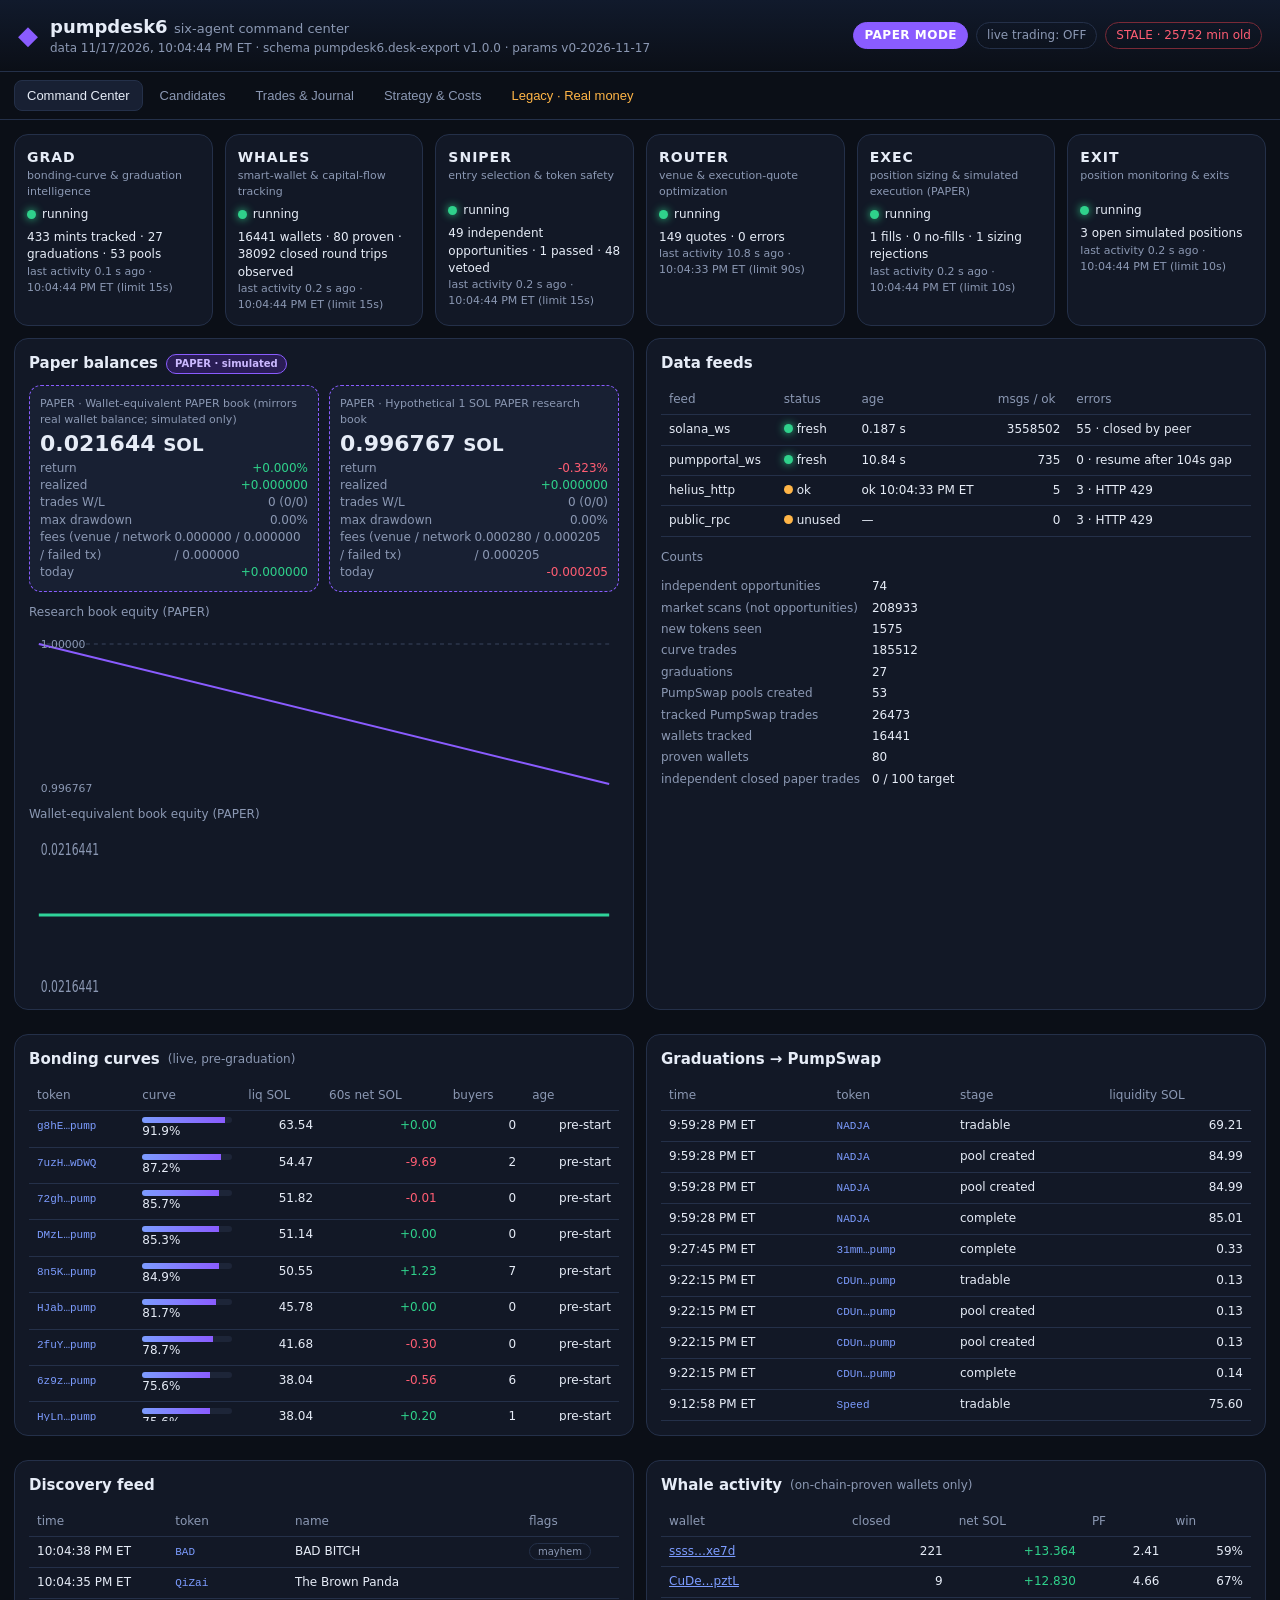
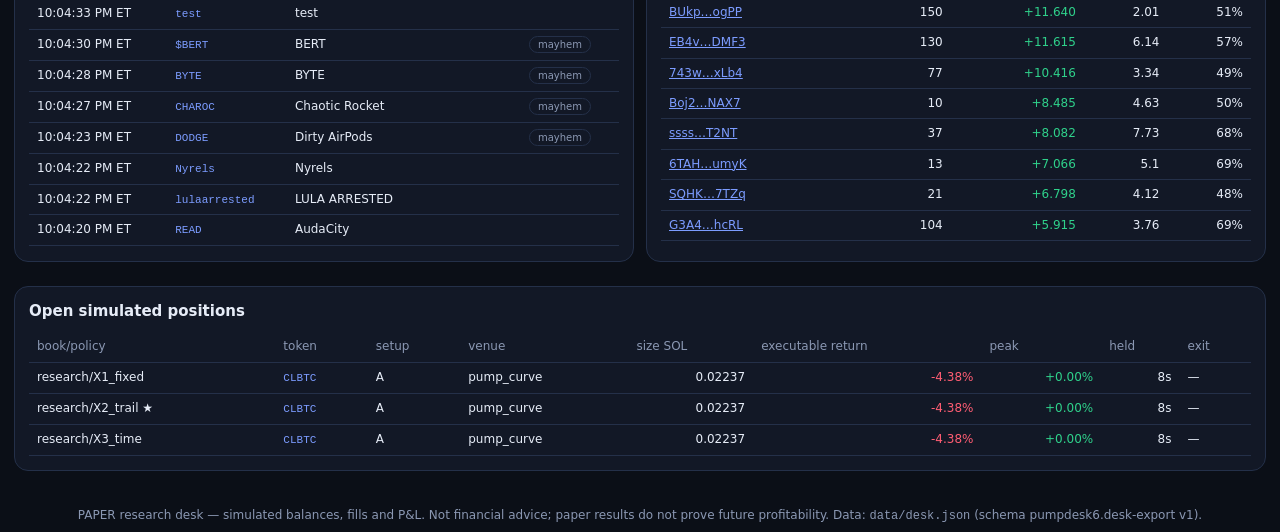
==== d6af861a00fadabc7e1a550498f5947dbfdb0186/index.html @ c8743d05 "unlisted PAPER command center" ====
<!doctype html>
<html lang="en">
<head>
<meta charset="utf-8">
<meta name="viewport" content="width=device-width, initial-scale=1">
<title>pumpdesk6 · Command Center (PAPER)</title>
<meta name="robots" content="noindex,nofollow,noarchive"><meta name="googlebot" content="noindex,nofollow,noarchive"><meta name="referrer" content="no-referrer">
<link rel="stylesheet" href="assets/style.css">
</head>
<body>
<header class="top">
  <div class="brand"><span class="logo">◆</span><div><h1>pumpdesk6 <small>six-agent command center</small></h1><div class="sub" id="gen">loading…</div></div></div>
  <div class="badges"><span class="badge paper">PAPER MODE</span><span class="badge" id="live-badge">live trading: OFF</span><span class="badge" id="fresh-badge">—</span></div>
</header>
<nav class="tabs" id="tabs">
  <button data-tab="cc" class="on">Command Center</button><button data-tab="cand">Candidates</button><button data-tab="trades">Trades &amp; Journal</button><button data-tab="strat">Strategy &amp; Costs</button><button data-tab="legacy" class="legacy-tab">Legacy · Real money</button>
</nav>
<div id="paused" class="banner hidden"></div>
<main>
<section data-pane="cc" class="pane on">
  <div class="grid agents" id="agents"></div>
  <div class="grid two">
    <div class="card"><h2>Paper balances <span class="tag paper">PAPER · simulated</span></h2><div id="books" class="books"></div><div id="equity-chart" class="chart"></div></div>
    <div class="card"><h2>Data feeds</h2><div id="feeds"></div><h3>Counts</h3><div id="counts" class="kv"></div></div>
  </div>
  <div class="grid two">
    <div class="card"><h2>Bonding curves <small>(live, pre-graduation)</small></h2><div id="curves" class="scroll"></div></div>
    <div class="card"><h2>Graduations → PumpSwap</h2><div id="grads" class="scroll"></div></div>
  </div>
  <div class="grid two">
    <div class="card"><h2>Discovery feed</h2><div id="disc" class="scroll"></div></div>
    <div class="card"><h2>Whale activity <small>(on-chain-proven wallets only)</small></h2><div id="whales" class="scroll"></div></div>
  </div>
  <div class="card"><h2>Open simulated positions</h2><div id="open"></div></div>
</section>
<section data-pane="cand" class="pane">
  <div class="card"><h2>Independent opportunities <small id="opp-sub"></small></h2><div class="filters"><input id="opp-q" placeholder="filter by symbol / mint / reason"><select id="opp-d"><option value="">all dispositions</option><option>FILLED</option><option>NO_FILL</option><option>ORDER_PENDING</option><option>PASSED_NOT_ORDERED</option><option>VETOED</option></select></div><div id="opps" class="scroll tall"></div></div>
  <div class="grid two"><div class="card"><h2>Veto reasons</h2><div id="vetoes"></div></div><div class="card"><h2>EXEC decisions <small>(fills / no-fills)</small></h2><div id="decisions" class="scroll"></div></div></div>
</section>
<section data-pane="trades" class="pane">
  <div class="card"><h2>Simulated closed trades <span class="tag paper">PAPER</span></h2><div id="trades" class="scroll tall"></div></div>
  <div class="card"><h2>Full journal</h2><div class="filters"><select id="j-agent"><option value="">all agents</option><option>DESK</option><option>SNIPER</option><option>EXEC</option><option>EXIT</option></select></div><div id="journal" class="scroll tall"></div></div>
</section>
<section data-pane="strat" class="pane">
  <div class="card"><h2>Strategy comparison <small id="val"></small></h2><div id="perf"></div></div>
  <div class="grid two"><div class="card"><h2>Execution-cost analysis <small>(ROUTER quotes at real size)</small></h2><div id="cost-chart" class="chart"></div><div id="costs" class="scroll"></div></div><div class="card"><h2>Cost model &amp; risk limits</h2><div id="model" class="kv"></div></div></div>
</section>
<section data-pane="legacy" class="pane">
  <div class="banner legacy">REAL-MONEY HISTORY · read-only · retired Smart Money Hunter V1/V2 (Nov 10–11, 2026). Never mixed with the PAPER results above.</div>
  <div class="grid two"><div class="card"><h2>Totals (real wallet, historical)</h2><div id="lg-tot" class="kv"></div></div><div class="card"><h2>Previous strategy performance</h2><div id="lg-strat"></div></div></div>
  <div class="card"><h2>Completed real trades</h2><div id="lg-trades" class="scroll tall"></div></div>
  <div class="card"><h2>All on-chain transaction signatures</h2><div id="lg-sigs" class="scroll"></div></div>
  <p class="foot">Original dashboard preserved at <a href="legacy/dashboard-v1/index.html">legacy/dashboard-v1/</a> · raw journals in <code>legacy/journals/</code></p>
</section>
</main>
<div id="modal" class="modal hidden"><div class="modal-card"><button class="x" id="mx">×</button><div id="mbody"></div></div></div>
<footer class="foot">PAPER research desk — simulated balances, fills and P&amp;L. Not financial advice; paper results do not prove future profitability. Data: <code>data/desk.json</code> (schema pumpdesk6.desk-export v1).</footer>
<script src="assets/app.js"></script>
</body>
</html>
---- d6af861a00fadabc7e1a550498f5947dbfdb0186/assets/style.css ----
:root{--bg:#0b0f17;--panel:#121826;--panel2:#182033;--line:#243049;--txt:#e6ecf7;--mut:#8b98b3;--acc:#7c9cff;--ok:#2fd18b;--bad:#ff5d73;--warn:#ffb547;--paper:#8a5cff}
*{box-sizing:border-box}body{margin:0;background:var(--bg);color:var(--txt);font:14px/1.45 ui-sans-serif,system-ui,-apple-system,Segoe UI,Roboto,sans-serif}
a{color:var(--acc)}code{color:var(--mut)}
.top{display:flex;justify-content:space-between;align-items:center;gap:12px;padding:14px 18px;border-bottom:1px solid var(--line);background:linear-gradient(180deg,#111a2c,#0b0f17);position:sticky;top:0;z-index:5;flex-wrap:wrap}
.brand{display:flex;gap:12px;align-items:center}.logo{font-size:26px;color:var(--paper)}h1{margin:0;font-size:18px}h1 small{color:var(--mut);font-weight:400;font-size:13px}.sub{color:var(--mut);font-size:12px}
.badges{display:flex;gap:8px;flex-wrap:wrap}.badge{border:1px solid var(--line);padding:4px 10px;border-radius:999px;font-size:12px;color:var(--mut)}.badge.paper{background:var(--paper);color:#fff;border-color:var(--paper);font-weight:700;letter-spacing:.5px}
.badge.ok{color:var(--ok);border-color:#1f6f50}.badge.bad{color:var(--bad);border-color:#7a2a37}
.tabs{display:flex;gap:4px;padding:8px 14px;overflow-x:auto;border-bottom:1px solid var(--line)}.tabs button{background:none;border:1px solid transparent;color:var(--mut);padding:7px 12px;border-radius:8px;cursor:pointer;white-space:nowrap;font-size:13px}
.tabs button.on{background:var(--panel2);color:var(--txt);border-color:var(--line)}.tabs .legacy-tab{color:var(--warn)}
main{padding:14px;max-width:1500px;margin:0 auto}.pane{display:none}.pane.on{display:block}
.grid{display:grid;gap:12px;margin-bottom:12px}.grid.two{grid-template-columns:1fr 1fr}.agents{grid-template-columns:repeat(6,1fr)}
@media(max-width:1200px){.agents{grid-template-columns:repeat(3,1fr)}}@media(max-width:820px){.grid.two{grid-template-columns:1fr}.agents{grid-template-columns:repeat(2,1fr)}}
@media(max-width:430px){.agents{grid-template-columns:1fr}main{padding:8px}.top{padding:10px}}
.card{background:var(--panel);border:1px solid var(--line);border-radius:14px;padding:14px;margin-bottom:12px;min-width:0}.card h2{font-size:15px;margin:0 0 10px;display:flex;gap:8px;align-items:center;flex-wrap:wrap}.card h2 small,.card h3{color:var(--mut);font-weight:400;font-size:12px}
.agent{background:var(--panel);border:1px solid var(--line);border-radius:14px;padding:12px;position:relative;min-width:0}.agent .nm{font-weight:800;letter-spacing:1px}.agent .rl{color:var(--mut);font-size:11px;min-height:28px}
.agent .st{display:flex;align-items:center;gap:6px;font-size:12px;margin:6px 0}.dot{width:9px;height:9px;border-radius:50%;background:var(--mut);display:inline-block}.dot.ok{background:var(--ok);box-shadow:0 0 8px var(--ok)}.dot.bad{background:var(--bad)}.dot.warn{background:var(--warn)}
.agent .sm{font-size:12px;color:var(--txt);word-break:break-word}.agent .age{font-size:11px;color:var(--mut)}
.books{display:grid;grid-template-columns:1fr 1fr;gap:10px}@media(max-width:430px){.books{grid-template-columns:1fr}}.book{background:var(--panel2);border-radius:12px;padding:10px;border:1px dashed var(--paper)}.book .lbl{font-size:11px;color:var(--mut)}.book .eq{font-size:22px;font-weight:800}.book .row{display:flex;justify-content:space-between;font-size:12px;color:var(--mut)}
.tag{font-size:10px;padding:2px 8px;border-radius:999px;border:1px solid var(--line);color:var(--mut)}.tag.paper{background:#2a1d55;color:#cbb8ff;border-color:var(--paper)}
table{width:100%;border-collapse:collapse;font-size:12px}th,td{padding:6px 8px;border-bottom:1px solid var(--line);text-align:left;vertical-align:top}th{color:var(--mut);font-weight:500;position:sticky;top:0;background:var(--panel)}td.num{text-align:right;font-variant-numeric:tabular-nums}
.scroll{max-height:340px;overflow:auto}.scroll.tall{max-height:620px}.chip{display:inline-block;padding:1px 8px;border-radius:999px;font-size:11px;font-weight:600}
.chip.FILLED{background:#123d2c;color:var(--ok)}.chip.NO_FILL{background:#3d2a12;color:var(--warn)}.chip.VETOED{background:#3d1520;color:var(--bad)}.chip.PASSED_NOT_ORDERED{background:#22283a;color:#b9c3dc}.chip.ORDER_PENDING{background:#1d2a50;color:var(--acc)}
.pos{color:var(--ok)}.neg{color:var(--bad)}.mut{color:var(--mut)}.bar{height:6px;background:#1d2538;border-radius:4px;overflow:hidden;min-width:60px}.bar>i{display:block;height:100%;background:linear-gradient(90deg,var(--acc),var(--paper))}
.kv{display:grid;grid-template-columns:auto 1fr;gap:4px 12px;font-size:12px}.kv div:nth-child(odd){color:var(--mut)}
.banner{margin:10px 14px;padding:10px 14px;border-radius:10px;background:#3d2a12;color:var(--warn);font-size:13px}.banner.legacy{margin:0 0 12px;background:#2a2410;border:1px solid #6b5a1c}.hidden{display:none}
.chart svg{width:100%;height:160px;display:block}.filters{display:flex;gap:8px;margin-bottom:8px;flex-wrap:wrap}.filters input,.filters select{background:var(--panel2);border:1px solid var(--line);color:var(--txt);padding:6px 10px;border-radius:8px;font-size:12px;flex:1;min-width:140px}
.mint{cursor:pointer;color:var(--acc);font-family:ui-monospace,monospace;font-size:11px}.foot{color:var(--mut);font-size:12px;padding:10px 18px;text-align:center}
.modal{position:fixed;inset:0;background:#000a;display:flex;align-items:center;justify-content:center;z-index:20;padding:12px}.modal-card{background:var(--panel);border:1px solid var(--line);border-radius:14px;max-width:820px;width:100%;max-height:85vh;overflow:auto;padding:16px;position:relative}.modal .x{position:absolute;right:10px;top:6px;background:none;border:0;color:var(--txt);font-size:24px;cursor:pointer}
.empty{color:var(--mut);font-size:12px;padding:8px 0}
.modal.hidden,.hidden{display:none!important}
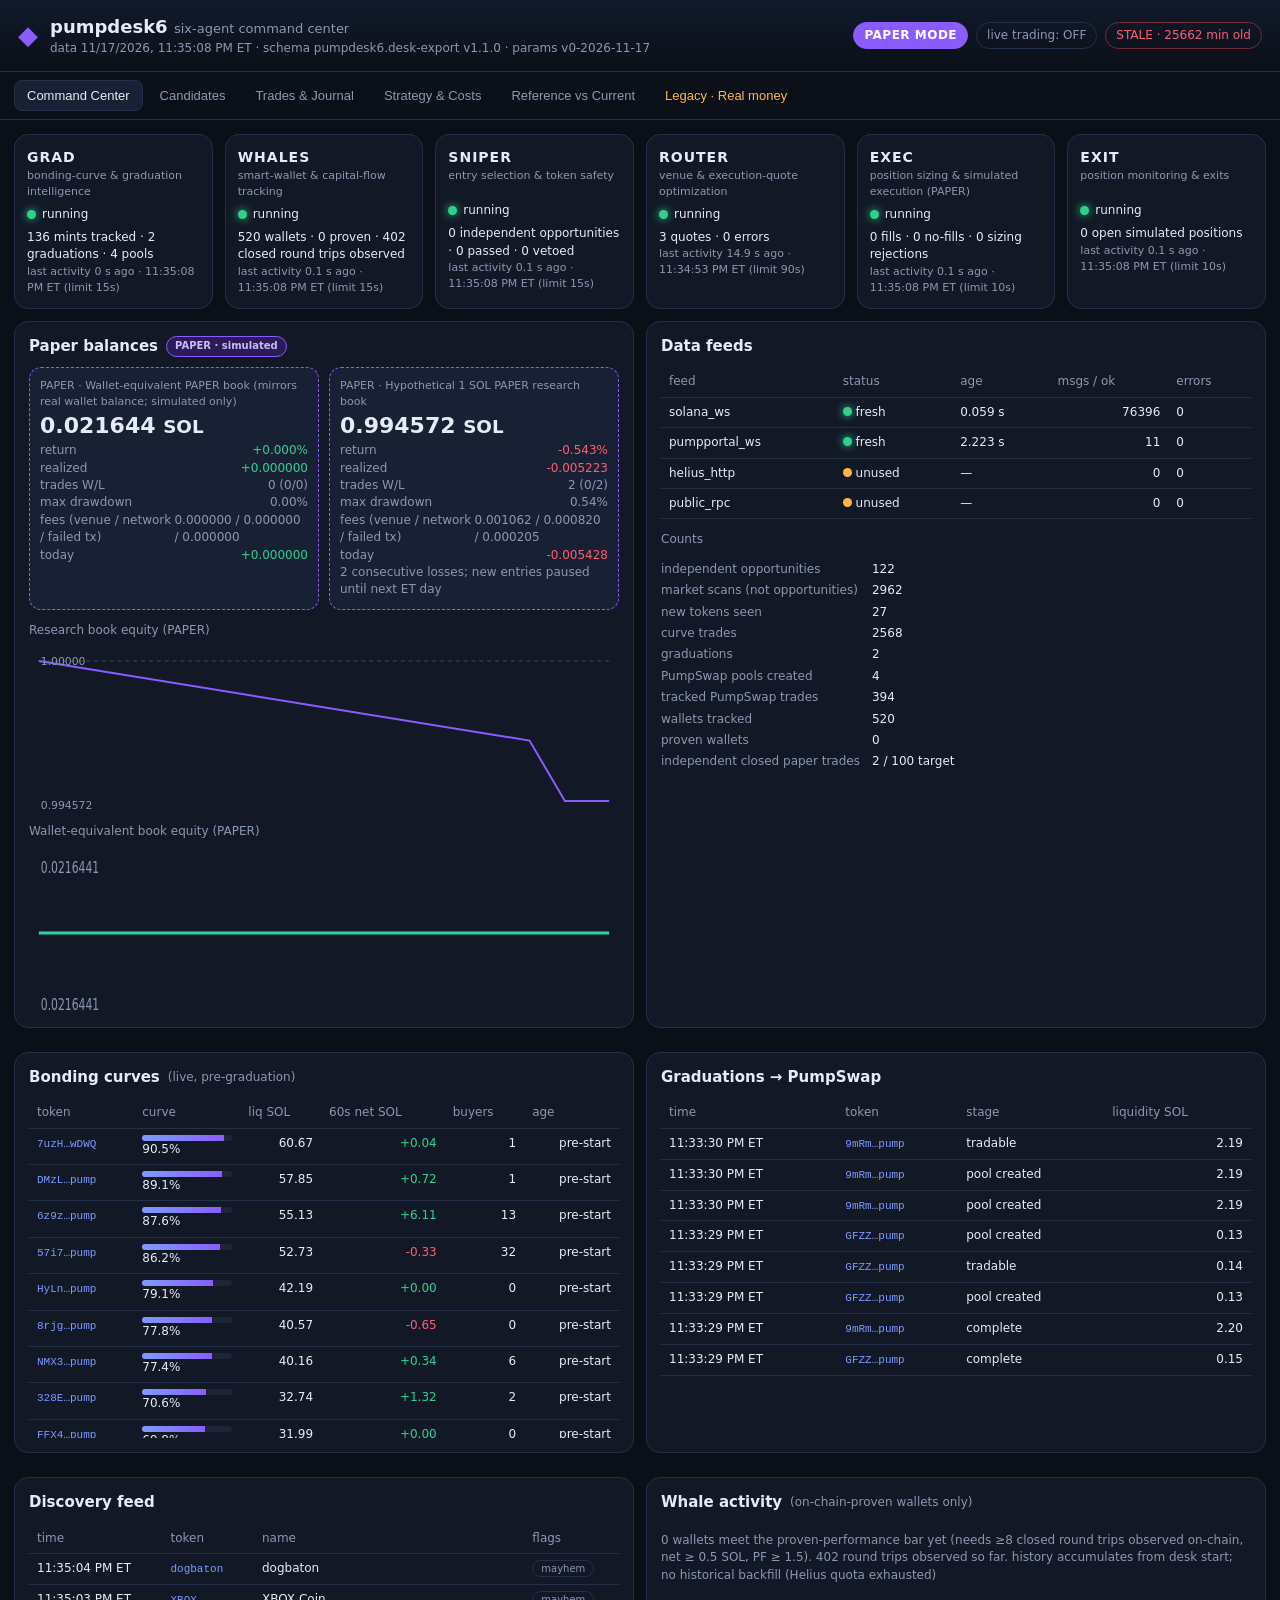
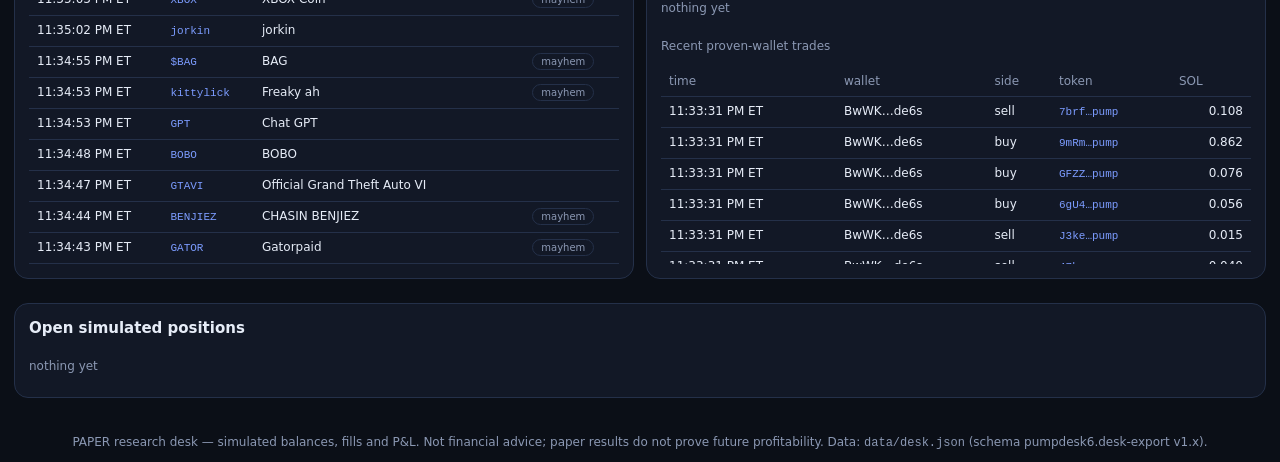
==== commit 99522e90: "Sync dashboard: Reference vs Current comparison tab, schema 1.1.0, latest sanitized PAPER export" ====
--- a/d6af861a00fadabc7e1a550498f5947dbfdb0186/index.html
+++ b/d6af861a00fadabc7e1a550498f5947dbfdb0186/index.html
@@ -13,7 +13,7 @@
   <div class="badges"><span class="badge paper">PAPER MODE</span><span class="badge" id="live-badge">live trading: OFF</span><span class="badge" id="fresh-badge">—</span></div>
 </header>
 <nav class="tabs" id="tabs">
-  <button data-tab="cc" class="on">Command Center</button><button data-tab="cand">Candidates</button><button data-tab="trades">Trades &amp; Journal</button><button data-tab="strat">Strategy &amp; Costs</button><button data-tab="legacy" class="legacy-tab">Legacy · Real money</button>
+  <button data-tab="cc" class="on">Command Center</button><button data-tab="cand">Candidates</button><button data-tab="trades">Trades &amp; Journal</button><button data-tab="strat">Strategy &amp; Costs</button><button data-tab="ref">Reference vs Current</button><button data-tab="legacy" class="legacy-tab">Legacy · Real money</button>
 </nav>
 <div id="paused" class="banner hidden"></div>
 <main>
@@ -45,6 +45,15 @@
   <div class="card"><h2>Strategy comparison <small id="val"></small></h2><div id="perf"></div></div>
   <div class="grid two"><div class="card"><h2>Execution-cost analysis <small>(ROUTER quotes at real size)</small></h2><div id="cost-chart" class="chart"></div><div id="costs" class="scroll"></div></div><div class="card"><h2>Cost model &amp; risk limits</h2><div id="model" class="kv"></div></div></div>
 </section>
+<section data-pane="ref" class="pane">
+  <div class="banner">Reference-replication lane: closest available PAPER reproduction of the 0xNevsky six-agent setup (GRAD → WHALES → SNIPER → ROUTER → EXEC → EXIT), running beside the current strategy on the same feeds and the same cost model. Thresholds tagged OUR-DECISION are ours, not the author's. The author's claimed profits are not used anywhere.</div>
+  <div class="card"><h2>Side by side <small id="cmp-win"></small></h2><div id="cmp-lanes"></div><p class="foot" id="cmp-warn"></p></div>
+  <div class="grid agents" id="ref-agents"></div>
+  <div class="card"><h2>Same mint, different decision <small id="cmp-dc"></small></h2><div id="cmp-diff" class="scroll tall"></div></div>
+  <div class="grid two"><div class="card"><h2>Reference opportunities</h2><div id="ref-opps" class="scroll"></div></div><div class="card"><h2>Reference closed trades <span class="tag paper">PAPER</span></h2><div id="ref-trades" class="scroll"></div></div></div>
+  <div class="grid two"><div class="card"><h2>WHALES · trades ≥ 10 SOL</h2><div id="ref-whales" class="scroll"></div></div><div class="card"><h2>GRAD · graduating (≥90%) &amp; graduated</h2><div id="ref-grad" class="scroll"></div></div></div>
+  <div class="card"><h2>Rule sources</h2><div id="ref-rules" class="kv"></div></div>
+</section>
 <section data-pane="legacy" class="pane">
   <div class="banner legacy">REAL-MONEY HISTORY · read-only · retired Smart Money Hunter V1/V2 (Nov 10–11, 2026). Never mixed with the PAPER results above.</div>
   <div class="grid two"><div class="card"><h2>Totals (real wallet, historical)</h2><div id="lg-tot" class="kv"></div></div><div class="card"><h2>Previous strategy performance</h2><div id="lg-strat"></div></div></div>
@@ -54,7 +63,7 @@
 </section>
 </main>
 <div id="modal" class="modal hidden"><div class="modal-card"><button class="x" id="mx">×</button><div id="mbody"></div></div></div>
-<footer class="foot">PAPER research desk — simulated balances, fills and P&amp;L. Not financial advice; paper results do not prove future profitability. Data: <code>data/desk.json</code> (schema pumpdesk6.desk-export v1).</footer>
+<footer class="foot">PAPER research desk — simulated balances, fills and P&amp;L. Not financial advice; paper results do not prove future profitability. Data: <code>data/desk.json</code> (schema pumpdesk6.desk-export v1.x).</footer>
 <script src="assets/app.js"></script>
 </body>
 </html>
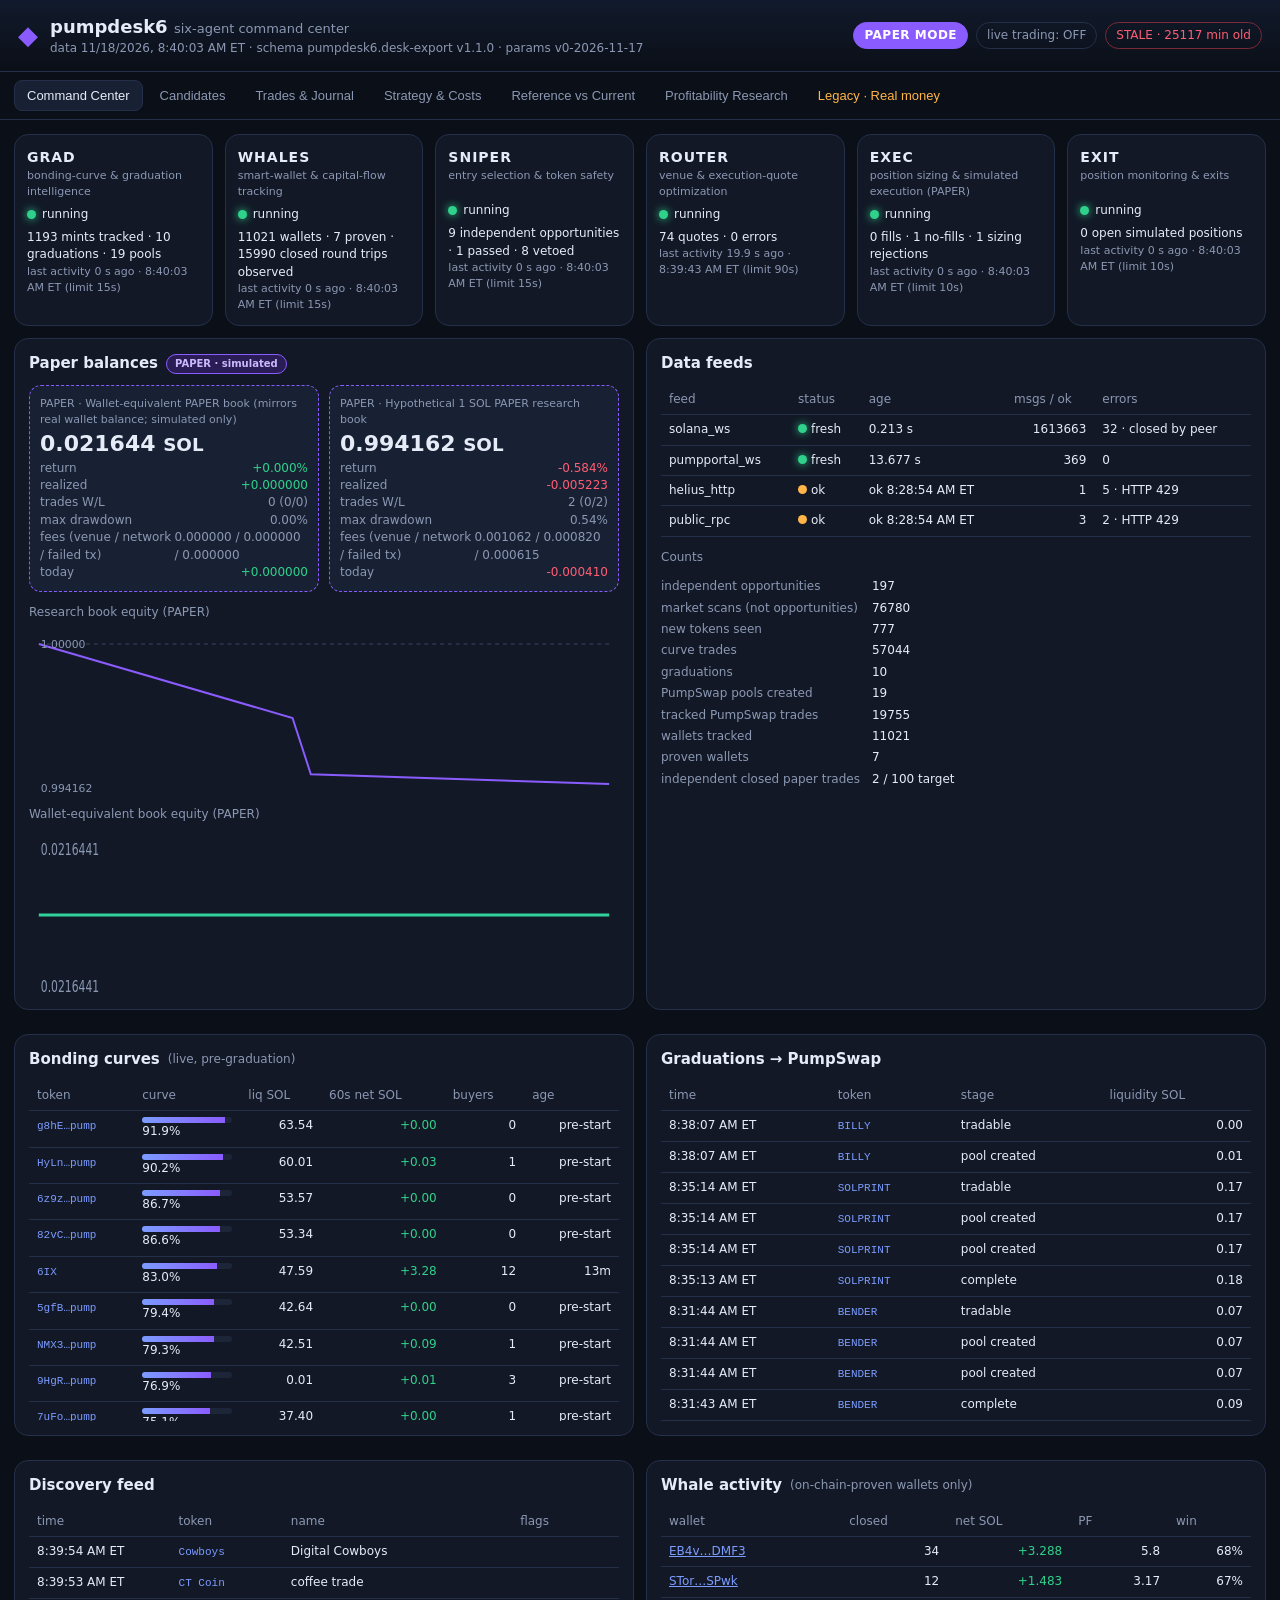
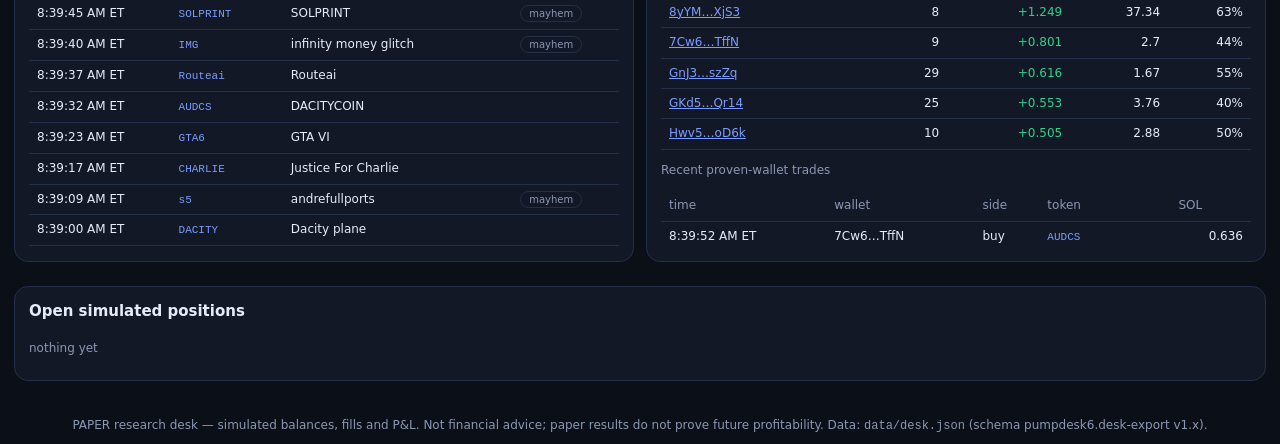
==== commit e708d018: "dashboard: Profitability Research tab (PAPER · SHADOW research view: exit policies, entry-filter cou" ====
--- a/d6af861a00fadabc7e1a550498f5947dbfdb0186/index.html
+++ b/d6af861a00fadabc7e1a550498f5947dbfdb0186/index.html
@@ -13,7 +13,7 @@
   <div class="badges"><span class="badge paper">PAPER MODE</span><span class="badge" id="live-badge">live trading: OFF</span><span class="badge" id="fresh-badge">—</span></div>
 </header>
 <nav class="tabs" id="tabs">
-  <button data-tab="cc" class="on">Command Center</button><button data-tab="cand">Candidates</button><button data-tab="trades">Trades &amp; Journal</button><button data-tab="strat">Strategy &amp; Costs</button><button data-tab="ref">Reference vs Current</button><button data-tab="legacy" class="legacy-tab">Legacy · Real money</button>
+  <button data-tab="cc" class="on">Command Center</button><button data-tab="cand">Candidates</button><button data-tab="trades">Trades &amp; Journal</button><button data-tab="strat">Strategy &amp; Costs</button><button data-tab="ref">Reference vs Current</button><button data-tab="prof">Profitability Research</button><button data-tab="legacy" class="legacy-tab">Legacy · Real money</button>
 </nav>
 <div id="paused" class="banner hidden"></div>
 <main>
@@ -54,6 +54,7 @@
   <div class="grid two"><div class="card"><h2>WHALES · trades ≥ 10 SOL</h2><div id="ref-whales" class="scroll"></div></div><div class="card"><h2>GRAD · graduating (≥90%) &amp; graduated</h2><div id="ref-grad" class="scroll"></div></div></div>
   <div class="card"><h2>Rule sources</h2><div id="ref-rules" class="kv"></div></div>
 </section>
+<section data-pane="prof" class="pane"><div id="prof"><div class="banner">Loading Profitability Research (PAPER · SHADOW)…</div></div></section>
 <section data-pane="legacy" class="pane">
   <div class="banner legacy">REAL-MONEY HISTORY · read-only · retired Smart Money Hunter V1/V2 (Nov 10–11, 2026). Never mixed with the PAPER results above.</div>
   <div class="grid two"><div class="card"><h2>Totals (real wallet, historical)</h2><div id="lg-tot" class="kv"></div></div><div class="card"><h2>Previous strategy performance</h2><div id="lg-strat"></div></div></div>
@@ -64,6 +65,7 @@
 </main>
 <div id="modal" class="modal hidden"><div class="modal-card"><button class="x" id="mx">×</button><div id="mbody"></div></div></div>
 <footer class="foot">PAPER research desk — simulated balances, fills and P&amp;L. Not financial advice; paper results do not prove future profitability. Data: <code>data/desk.json</code> (schema pumpdesk6.desk-export v1.x).</footer>
-<script src="assets/app.js"></script>
+<script src="assets/app.js?v=20261118-15m"></script>
+<script src="assets/research.js?v=20261118-r1"></script>
 </body>
 </html>
